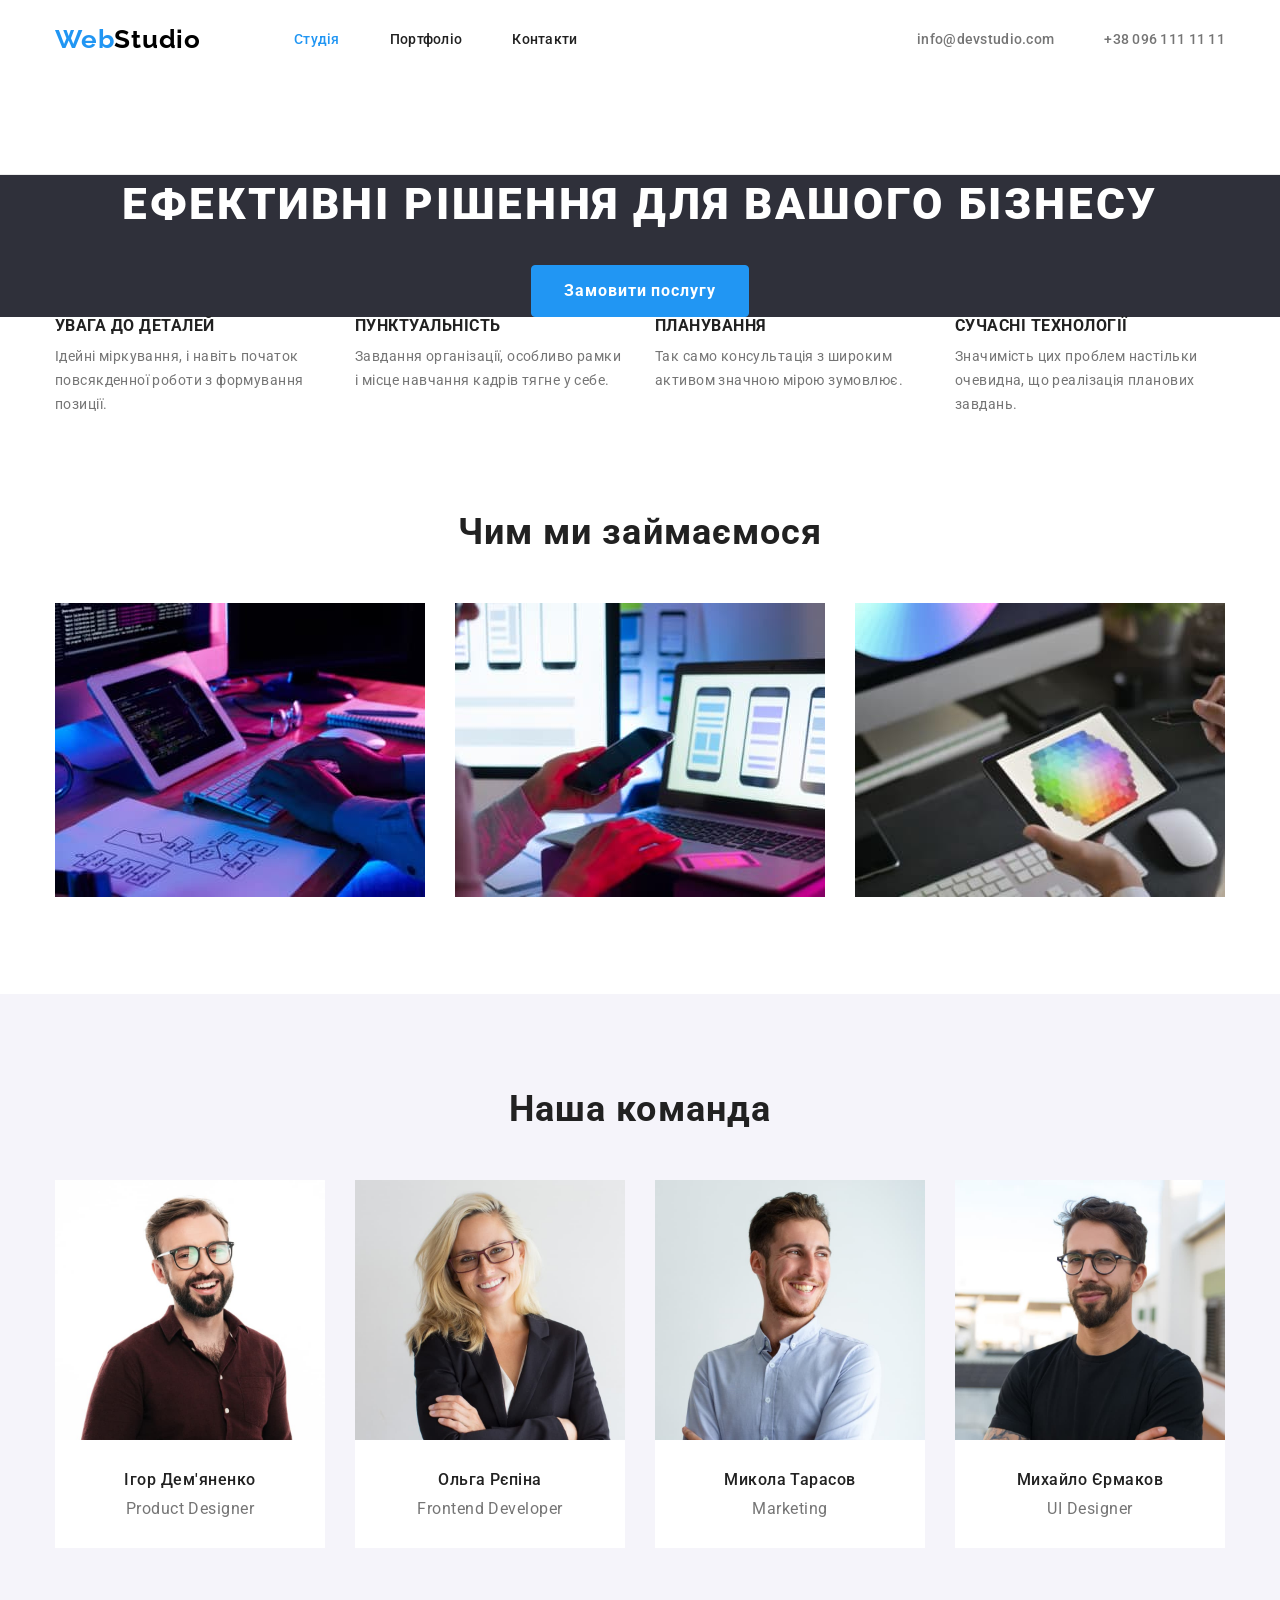
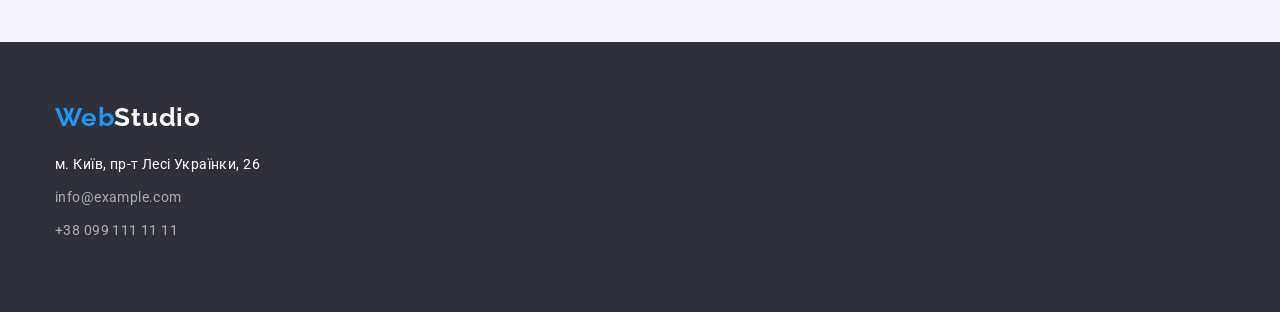
==== index.html @ c2973d29 "Creat index.html" ====
<!DOCTYPE html>
<html lang="uk">
   <head>
      <meta charset="UTF-8">
      <meta http-equiv="X-UA-Compatible" content="IE=edge">
      <meta name="viewport" content="width=device-width>, initial-scale=1.0">
      <title>Студія</title>
      <link rel="stylesheet" href="https://fonts.googleapis.com/css2?family=Raleway:wght@700&family=Roboto:wght@400;500;700;900&display=swap">
      <link rel="stylesheet" href="https://cdnjs.cloudflare.com/ajax/libs/modern-normalize/1.1.0/modern-normalize.min.css">
      <link rel="stylesheet" href="./css/style.css">
   </head>
   <body class="page-studio">
      
      <!-- Site header-->
      <header class="page-header">
         <div class="page-header container">
            <a href="./index.html" class="logo" lang="en"> <span class="logo first-part">Web</span>Studio</a>
            <nav class="site-nav">
               <ul class="site-nav-list">
                  <li class="site-nav-list item">
                     <a href="./index.html" class="site-nav-list link current">Студія</a>
                  </li>
                  <li class="site-nav-list item">
                     <a href="./portfolio.html" class="site-nav-list link">Портфоліо</a>
                  </li>
                  <li class="site-nav-list item">
                     <a href="" class="site-nav-list link">Контакти</a>
                  </li>
               </ul>
            </nav>
            <ul class="contact-list">
               <li class="contact-list item">
                  <a href="mailto:info@devstudio.com" class="contact-list link">info@devstudio.com</a>
               </li>
               <li class="contact-list item">
                  <a href="tel:+380961111111" class="contact-list link">+38 096 111 11 11</a>
               </li>
            </ul>
         </div>
      </header>
      <main>
         
         <!-- Hero section -->
         <section class="hero">
            <h1 class="hero-title">Ефективні рішення для вашого бізнесу</h1>
            <button type="button" class="btn-hero">
               Замовити послугу
            </button>
         </section>
         
         <!-- Features section -->
         <section class="features">
            <h2 class="features-title">Особливості</h2>
            <div class="features-list container">
               <ul class="features-list">
                  <li class="features-list item">
                     <h3 class="feature-list title">УВАГА ДО ДЕТАЛЕЙ</h3>
                     <p>Ідейні міркування, і навіть початок повсякденної роботи з формування позиції.</p>
                  </li>
                  <li class="features-list item">
                     <h3 class="feature-list title">ПУНКТУАЛЬНІСТЬ</h3>
                     <p>Завдання організації, особливо рамки і місце навчання кадрів тягне у себе.</p>
                  </li>
                  <li class="features-list item">
                     <h3 class="feature-list title">ПЛАНУВАННЯ</h3>
                     <p>Так само консультація з широким активом значною мірою зумовлює.</p>
                  </li>
                  <li class="features-list item">
                     <h3 class="feature-list title">СУЧАСНІ ТЕХНОЛОГІЇ</h3>
                     <p>Значимість цих проблем настільки очевидна, що реалізація планових завдань.</p>
                  </li>
               </ul>
            </div>
         </section>
         
         <!-- What we do section -->
         <section class="work">
            <h2 class="work-title">Чим ми займаємося</h2>
            <div class="work container">
               <ul class="work-list">
                  <li class="work-item">
                     <img src="./images/software_for_computers.jpg" alt="програмне забезпечення для комп’ютерів" width="370">
                  </li>
                  <li class="work-item">
                     <img src="./images/mobile_software.jpg" alt="програмне забезпечення для смартфонів" width="370">
                  </li>
                  <li class="work-item">
                     <img src="./images/tablet_software.jpg" alt="програмне забезпечення для планшетів" width="370">
                  </li>
               </ul>
            </div>
         </section>
         
         <!-- Our team section -->
         <section class="teams">
            <h2 class="team-title">Наша команда</h2>
            <div class="team container">
               <ul class="team-list">
                  <li class="team-list item">
                     <img class="team-list img" src="./images/product_designer.jpg" alt="Ігор Дем'яненко" width="270">
                     <h3 class="team-list-title">Ігор Дем'яненко</h3>
                     <p lang="en" class="team-list-text">Product Designer</p>
                  </li>
                  <li class="team-list item">
                     <img class="team-list img" src="./images/frontend_developer.jpg" alt="Ольга Рєпіна" width="270">
                     <h3 class="team-list-title">Ольга Рєпіна</h3>
                     <p lang="en" class="team-list-text">Frontend Developer</p>
                  </li>
                  <li class="team-list item">
                     <img class="team-list img" src="./images/marketing.jpg" alt="Микола Тарасов" width="270">
                     <h3 class="team-list-title">Микола Тарасов</h3>
                     <p lang="en" class="team-list-text">Marketing</p>
                  </li>
                  <li class="team-list item">
                     <img class="team-list img" src="./images/ui_designer.jpg" alt="Михайло Єрмаков" width="270">
                     <h3 class="team-list-title">Михайло Єрмаков</h3>
                     <p lang="en" class="team-list-text">UI Designer</p>
                  </li>
               </ul>
            </div>
         </section>
      </main>
      
      <!-- Contact section -->
      <footer class="page-footer">
         <div class="page-footer container">
            <a href="./index.html" class="page-footer logo"> <span class="logo first-part">Web</span>Studio</a>
            <address class="contact">
               <ul class="footer-contact-list">
                  <li class="footer-contact-list item">
                     <a href="https://goo.gl/maps/CPtrU1FHBa2aNyZL9" target="_blank" rel="noopener noreferrer nofollow"class="footer-contact-list-link location"> м. Київ, пр-т Лесі Українки, 26</a>
                  </li>
                  <li class="footer-contact-list item">
                     <a href="mailto:info@example.com" class="footer-contact-list-link">info@example.com</a>
                  </li>
                  <li class="footer-contact-list item">
                     <a href="tel:+380991111111" class="footer-contact-list-link">+38 099 111 11 11</a>
                  </li>
               </ul>
            </address>
         </div>
      </footer>
   </body>
</html>
---- css/style.css ----
/* основной цвет текст #757575
вторичный цвет текста  #212121
белый цвет #FFFFFF
цвет ел адреса и телефона в футере rgba (255, 255, 255, 0.6)
цвет акцента #2196F3
цвет кнопок, цвет секции Наша команда #F5F4FA
цвет футера #2F303A */

/* * {outline: 1px solid tomato} */

:root { 
   --primery-text-color: #757575;
   --secondary-text-color: #212121;
   --accent-color: #2196F3;
   --footer-text-color: rgba (255, 255, 255, 0.6);
   --white-color: #FFFFFF;
   --footer-backround-color: #2F303A;
}

body {
   background-color: var(--white-color);
   color: var(--primery-text-color);

   font-family: 'Roboto', sans-serif;
   font-size: 14px;
   }

   h1,
   h2,
   h3,
   h4,
   h5,
   h6,
   p,
   ul {
      margin: 0;
      padding: 0;
   }


   .page-studio h2 {
   color: var(--secondary-text-color);
   font-weight: 700;
   font-size: 36px;
   line-height: 1.17;
   text-align: center;
   letter-spacing: 0.03em;
   }

/* Logo */
a.logo {
   display: block;
   margin-left: 0px;
   color:#000000;

   font-family: 'Raleway', sans-serif;
   font-weight: 700;
   font-size: 26px;
   line-height: 1.2;
   letter-spacing: 0.03em;
   text-decoration: none;
}

.page-footer .logo {
   color: var(--white-color);
}

.logo .first-part { 
   color: var(--accent-color);
}

/* Site header */
.page-header {
   font-weight: 500;
   font-size: 14px;
   line-height: 1.14;
   letter-spacing: 0.02em;
}

.container {
   width: 1200px;
   margin-left: auto;
   margin-right: auto;
   padding-left: 15px;
   padding-right: 15px;
}

.page-header.container {
   display: flex;
   align-items: center;

}

.site-nav {
   margin-left: 93px;
}

.site-nav-list {
   display: flex;
   margin-top: 0px;
   margin-bottom: 0px;

   list-style: none;
}

.site-nav-list .item {
   margin-right: 50px;
}

.site-nav-list .item:last-child {
   margin-right: 0px;
}

.site-nav-list .link {
   display: inline-block;
   margin-top: 0px;
   margin-bottom: 0px;
   padding-top: 32px;
   padding-bottom: 32px;

   color: var(--secondary-text-color);
   text-decoration: none;
}

.site-nav-list .link.current {
   color: var(--accent-color);
}

.page-header .link:hover,
.page-header .link:focus {
color: var(--accent-color);
}

.contact-list {
   display: flex;
   margin-top: 0px;
   margin-bottom: 0px;
   margin-left: auto;
   list-style: none;
}

.contact-list.item {
   margin-right: 50px;
}

.contact-list .item:last-child {
   margin-right: 0px;
}

.contact-list.link {
   margin-top: 0px;
   margin-bottom: 0px;
   padding-top: 32px;
   padding-bottom: 32px;
   color: var(--primery-text-color);
   text-decoration: none;
}

.contact-list .link:last-child {
   margin-right: 0px;
}

/* Сторінка Студія */
/* Hero section */
.hero {
   text-align: center;

   background-color: var(--footer-backround-color);
}

.hero-title {
   margin-top: 0px;
   margin-bottom: 30px;
   
   color: var(--white-color);
   
   font-weight: 900;
   font-size: 44px;
   line-height: 1.36;
   letter-spacing: 0.06em;
   text-transform: uppercase;
}

.btn-hero {
   min-width: 215px;
   padding: 10px 32px;
   border-radius: 4px;
   border: 1px solid var(--accent-color);
   background-color: var(--accent-color);
   
   color: var(--white-color);

   font-weight: 700;
   font-size: 16px;
   line-height: 1.9;
   letter-spacing: 0.06em;

   cursor: pointer;
}

/* Features section */ 
.features-title {
   display: none;
}

.features-list.container {
   margin-bottom: 94px;
}

.features p {
   line-height: 1.7;
   letter-spacing: 0.03em;
}

.feature-list.title {
   margin-bottom: 10px;

   color: var(--secondary-text-color);
   font-weight: 700;
   font-size: 16px;
   line-height: 1.14;
   letter-spacing: 0.03em;
   text-transform: uppercase;
}

.features-list {
   list-style: none;
   display: flex;
}

.features-list.item {
   display: block;
   margin-right: 30px;
   width: 270px;
}

.features-list.item:nth-child(4n) {
   margin-right: 0;
}

/*  What we do section  */
.work-title {
   margin-bottom: 50px;
}

.work.container {
   margin-bottom: 94px;
}

.work-list {
   display: flex;
   justify-content: center;
   margin: 0;
   padding: 0;
   list-style: none;
}

.work-item {
   display: block;
   margin-right: 30px;
}

.work-item:nth-child(3n) {
   margin-right: 0px;
}

/* Our team section  */
   .teams {
      padding-top: 94px;
      padding-bottom: 94px;
      background-color: #F5F4FA;
}

   .team-title {
      margin-bottom: 50px;
}

   .team-list {
      display: flex;
      justify-content: center;
      margin: 0;
      padding: 0;
      list-style: none;
}

   .team-list.item {
      display: block;
      margin-right: 30px;

      text-align: center;
      background-color: var(--white-color);   
}

   .team-list.item:last-child {
      margin-right: 0px;
}

.team-list.img {
   margin-bottom: 30px;
}

.team-list-title {
      margin-bottom: 10px;
      
      color: var(--secondary-text-color);

      font-weight: 500;
      font-size: 16px;
      line-height: 1.19;
      letter-spacing: 0.03em;
}

   .team-list-text {
      margin-bottom: 30px;
      color: var(--primery-text-color);

      font-size: 16px;
      line-height: 1.19;
      letter-spacing: 0.03em;
}

/* Contact section */
.page-footer {
   background-color: var(--footer-backround-color);
}
.page-footer.container {
padding-top: 60px;
padding-bottom: 60px;
}

a.page-footer.logo {
   display: block;
   margin-bottom: 20px;
}

.footer-contact-list {
   list-style: none;
}

.footer-contact-list.item {
margin-bottom: 9px;
}

.footer-contact-list-link {
   color: rgba(255, 255, 255, 0.6);
   text-decoration: none;
   font-style: normal;
   font-size: 14px;
   line-height: 1.7;
   letter-spacing: 0.03em;
}

.location {
   color: var(--white-color);
}

/* Сторінка Портфоліо */
/* Filter */
.page-header {
   border-bottom: 1px solid #ECECEC;
   border
} 

.page-header.container {
   margin-bottom: 94px;
   border: none;
}

.portfolio-header {
   display: none;
}

.filter-list {
   display: flex;
   justify-content: center;

   margin-bottom: 50px;

   list-style: none;
}

.filter-item {
   display: block;

   margin-right: 8px;
}

.filter-item:last-child {
   margin-right: 0px;
}

   .button {
   border-radius: 4px;
   padding: 6px 32px;
   border: 1px solid transparent;

   color: var(--secondary-text-color);
   font-weight: 500;
   font-size: 16px;
   line-height: 1.62;
   letter-spacing: 0.03em;

   background-color:#F5F4FA;

   cursor: pointer;
}

.filter:hover,
.filter:focus {
   color: var(--white-color);
   background-color: var(--accent-color);
}

/* Portfolio */
.portfolio-list {
   display: flex;
   flex-wrap: wrap;
   margin-bottom: 34px; 
}

.portfolio-list-item {
   display: block;
   margin-right: 30px;
   margin-bottom: 30px;

   background-color: var(--white-color);

   list-style: none;
}

.portfolio-list-item:nth-child(3n) {
   margin-right: 0px;
}

.portfolio-list-item:nth-last-child(-n+3) {
   margin-bottom: 0px;
}

.portfolio-list-title {
   color: var(--secondary-text-color);

   font-weight: 700;
   font-size: 18px;
   line-height: 2.0;
   letter-spacing: 0.06em;
}
.portfolio-list-link {
   color: var(--primery-text-color);

   font-size: 16px;
   line-height: 1.88;
   letter-spacing: 0.03em;

   text-decoration: none;
}

.portfolio-list-img {
   display: block;
  /*  margin-bottom: 20px; */
}

.portfolio-list-title {
   margin: 0px 24px 4px;
}

.portfolio-list-text {
   margin: 0px 24px 20px;
}
.card {
   padding-top: 20px;
   border: 1px solid #EEEEEE;
}
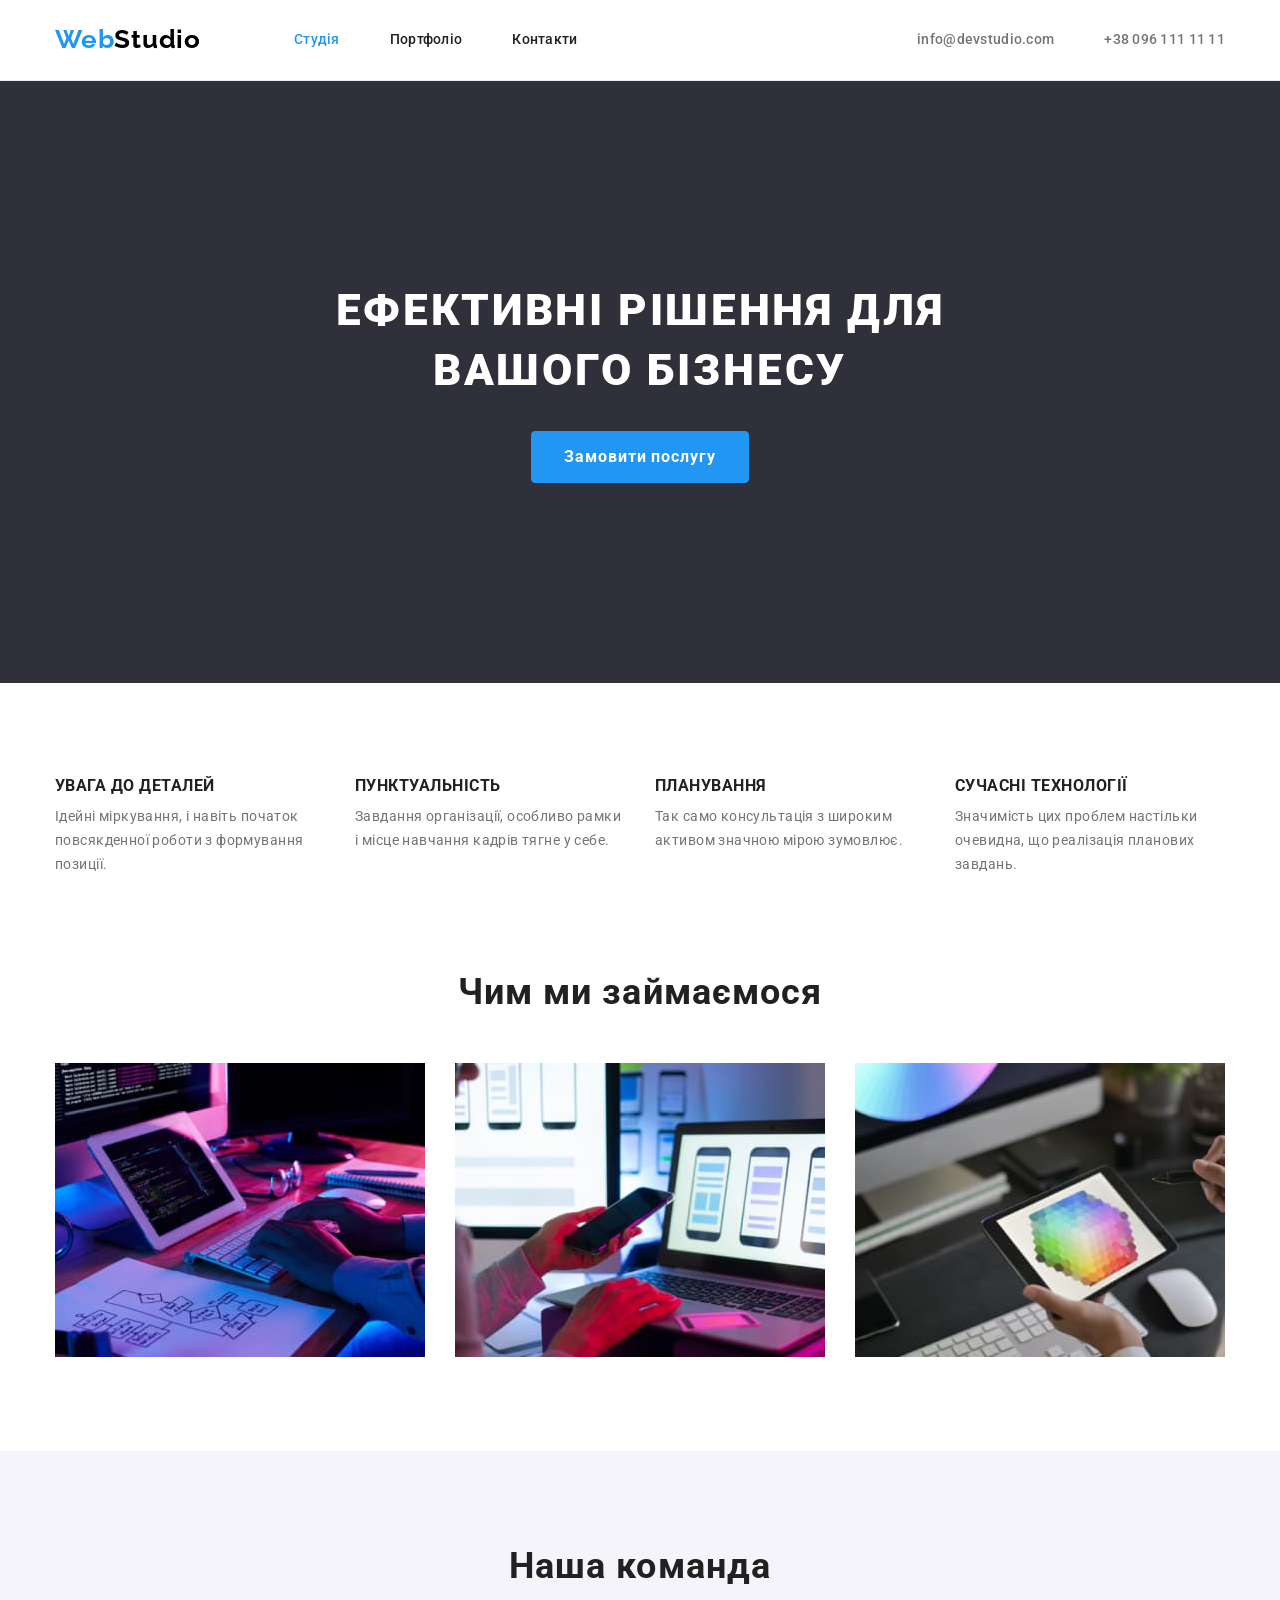
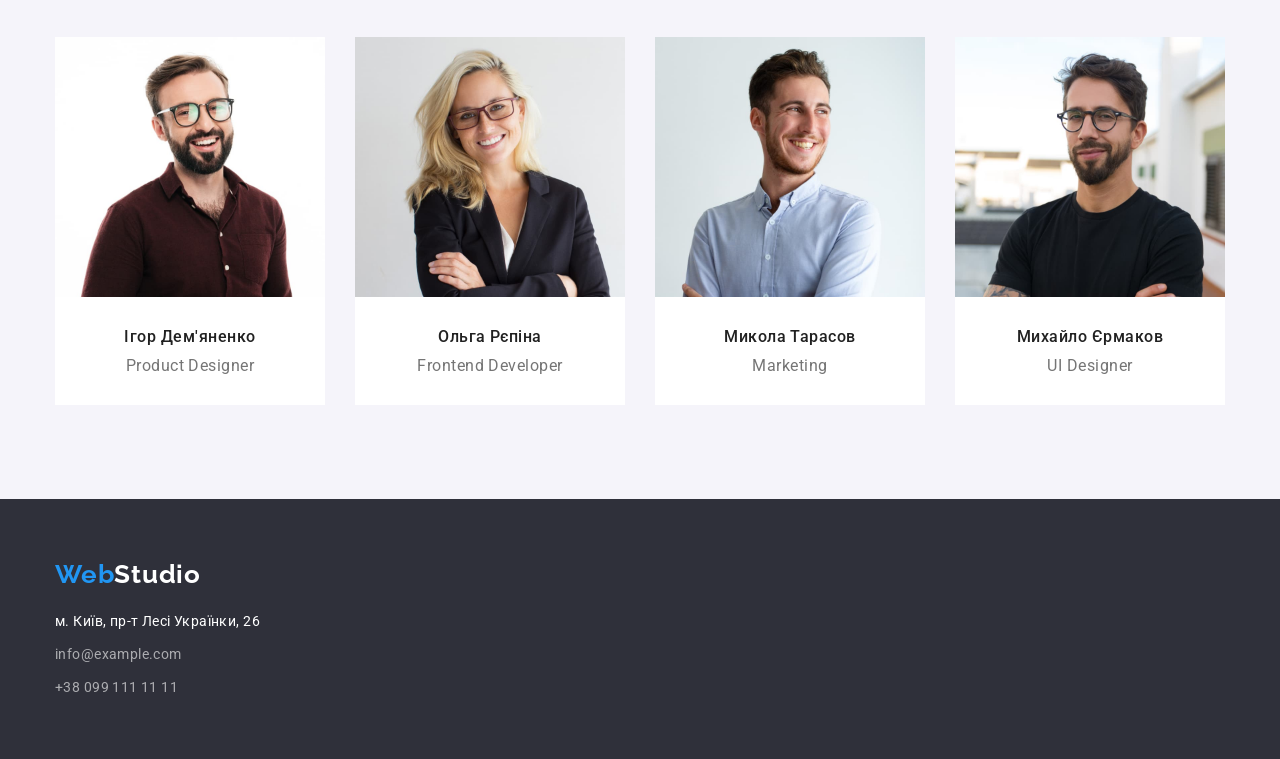
==== commit 8db85ff9: "correction" ====
--- a/index.html
+++ b/index.html
@@ -42,16 +42,18 @@
          
          <!-- Hero section -->
          <section class="hero">
-            <h1 class="hero-title">Ефективні рішення для вашого бізнесу</h1>
-            <button type="button" class="btn-hero">
-               Замовити послугу
-            </button>
+            <div class="hero container">
+               <h1 class="hero-title">Ефективні рішення для вашого бізнесу</h1>
+               <button type="button" class="btn-hero">
+                  Замовити послугу
+               </button>
+            </div>
          </section>
          
          <!-- Features section -->
          <section class="features">
-            <h2 class="features-title">Особливості</h2>
             <div class="features-list container">
+               <h2 class="features-title">Особливості</h2>
                <ul class="features-list">
                   <li class="features-list item">
                      <h3 class="feature-list title">УВАГА ДО ДЕТАЛЕЙ</h3>
@@ -75,46 +77,54 @@
          
          <!-- What we do section -->
          <section class="work">
-            <h2 class="work-title">Чим ми займаємося</h2>
             <div class="work container">
+               <h2 class="work-title">Чим ми займаємося</h2>
                <ul class="work-list">
                   <li class="work-item">
-                     <img src="./images/software_for_computers.jpg" alt="програмне забезпечення для комп’ютерів" width="370">
+                     <img class="work-img" src="./images/software_for_computers.jpg" alt="програмне забезпечення для комп’ютерів" width="370">
                   </li>
                   <li class="work-item">
-                     <img src="./images/mobile_software.jpg" alt="програмне забезпечення для смартфонів" width="370">
+                     <img class="work-img" src="./images/mobile_software.jpg" alt="програмне забезпечення для смартфонів" width="370">
                   </li>
                   <li class="work-item">
-                     <img src="./images/tablet_software.jpg" alt="програмне забезпечення для планшетів" width="370">
+                     <img class="work-img" src="./images/tablet_software.jpg" alt="програмне забезпечення для планшетів" width="370">
                   </li>
                </ul>
             </div>
          </section>
          
          <!-- Our team section -->
-         <section class="teams">
-            <h2 class="team-title">Наша команда</h2>
+         <section class="team">
             <div class="team container">
+               <h2 class="team-title">Наша команда</h2>
                <ul class="team-list">
                   <li class="team-list item">
                      <img class="team-list img" src="./images/product_designer.jpg" alt="Ігор Дем'яненко" width="270">
-                     <h3 class="team-list-title">Ігор Дем'яненко</h3>
-                     <p lang="en" class="team-list-text">Product Designer</p>
+                     <div class="team members">
+                        <h3 class="team-list-title">Ігор Дем'яненко</h3>
+                        <p lang="en" class="team-list-text">Product Designer</p>
+                     </div>
                   </li>
                   <li class="team-list item">
                      <img class="team-list img" src="./images/frontend_developer.jpg" alt="Ольга Рєпіна" width="270">
-                     <h3 class="team-list-title">Ольга Рєпіна</h3>
-                     <p lang="en" class="team-list-text">Frontend Developer</p>
+                     <div class="team members">
+                        <h3 class="team-list-title">Ольга Рєпіна</h3>
+                        <p lang="en" class="team-list-text">Frontend Developer</p>
+                     </div>
                   </li>
                   <li class="team-list item">
                      <img class="team-list img" src="./images/marketing.jpg" alt="Микола Тарасов" width="270">
-                     <h3 class="team-list-title">Микола Тарасов</h3>
-                     <p lang="en" class="team-list-text">Marketing</p>
+                     <div class="team members">
+                        <h3 class="team-list-title">Микола Тарасов</h3>
+                        <p lang="en" class="team-list-text">Marketing</p>
+                     </div>
                   </li>
                   <li class="team-list item">
                      <img class="team-list img" src="./images/ui_designer.jpg" alt="Михайло Єрмаков" width="270">
+                     <div class="team members">
                      <h3 class="team-list-title">Михайло Єрмаков</h3>
                      <p lang="en" class="team-list-text">UI Designer</p>
+                     </div>
                   </li>
                </ul>
             </div>
--- a/css/style.css
+++ b/css/style.css
@@ -168,10 +168,18 @@
    background-color: var(--footer-backround-color);
 }
 
+.hero.container {
+      padding-top: 200px;
+      padding-bottom: 200px;
+}
+
 .hero-title {
    margin-top: 0px;
    margin-bottom: 30px;
-   
+   margin-left: auto;
+   margin-right: auto;
+   max-width: 700px;
+
    color: var(--white-color);
    
    font-weight: 900;
@@ -199,12 +207,21 @@
 }
 
 /* Features section */ 
+.features {
+   padding-top: 94px;
+}
 .features-title {
-   display: none;
-}
-
-.features-list.container {
-   margin-bottom: 94px;
+   position: absolute;
+   width: 1px;
+   height: 1px;
+   margin: -1px;
+   border: 0;
+   padding: 0;
+
+   white-space: nowrap;
+   clip-path: inset(100%);
+   clip: rect(0 0 0 0);
+   overflow: hidden;
 }
 
 .features p {
@@ -239,12 +256,13 @@
 }
 
 /*  What we do section  */
+.work.container {
+   padding-top: 94px;
+   padding-bottom: 94px;
+}
+
 .work-title {
    margin-bottom: 50px;
-}
-
-.work.container {
-   margin-bottom: 94px;
 }
 
 .work-list {
@@ -264,11 +282,18 @@
    margin-right: 0px;
 }
 
+.work-img {
+   display: block;
+}
+
 /* Our team section  */
-   .teams {
-      padding-top: 94px;
-      padding-bottom: 94px;
-      background-color: #F5F4FA;
+   .team {
+            background-color: #F5F4FA;
+}
+
+.team.container {
+   padding-top: 94px;
+   padding-bottom: 94px;
 }
 
    .team-title {
@@ -288,15 +313,21 @@
       margin-right: 30px;
 
       text-align: center;
-      background-color: var(--white-color);   
+}
+
+.team-list.img {
+   display: block;
 }
 
    .team-list.item:last-child {
       margin-right: 0px;
 }
 
-.team-list.img {
-   margin-bottom: 30px;
+.team.members {
+   padding-top: 30px;
+   padding-bottom: 30px;
+   
+   background-color: var(--white-color);
 }
 
 .team-list-title {
@@ -311,7 +342,6 @@
 }
 
    .team-list-text {
-      margin-bottom: 30px;
       color: var(--primery-text-color);
 
       font-size: 16px;
@@ -323,9 +353,10 @@
 .page-footer {
    background-color: var(--footer-backround-color);
 }
+
 .page-footer.container {
-padding-top: 60px;
-padding-bottom: 60px;
+   padding-top: 60px;
+   padding-bottom: 60px;
 }
 
 a.page-footer.logo {
@@ -339,6 +370,10 @@
 
 .footer-contact-list.item {
 margin-bottom: 9px;
+}
+
+.footer-contact-list.item:last-child {
+   margin-bottom: 0;
 }
 
 .footer-contact-list-link {
@@ -354,15 +389,16 @@
    color: var(--white-color);
 }
 
+
 /* Сторінка Портфоліо */
 /* Filter */
+
 .page-header {
    border-bottom: 1px solid #ECECEC;
    border
 } 
 
 .page-header.container {
-   margin-bottom: 94px;
    border: none;
 }
 
@@ -412,6 +448,10 @@
 }
 
 /* Portfolio */
+.portfolio-main.container {
+   padding-top: 94px;
+}
+
 .portfolio-list {
    display: flex;
    flex-wrap: wrap;
@@ -460,13 +500,13 @@
 }
 
 .portfolio-list-title {
-   margin: 0px 24px 4px;
-}
-
-.portfolio-list-text {
-   margin: 0px 24px 20px;
-}
+   margin-bottom: 4px;
+}
+
 .card {
-   padding-top: 20px;
-   border: 1px solid #EEEEEE;
+   padding: 20px 20px;
+
+   border-right: 1px solid #EEEEEE;
+   border-bottom: 1px solid #EEEEEE;
+   border-left: 1px solid #EEEEEE;
 }
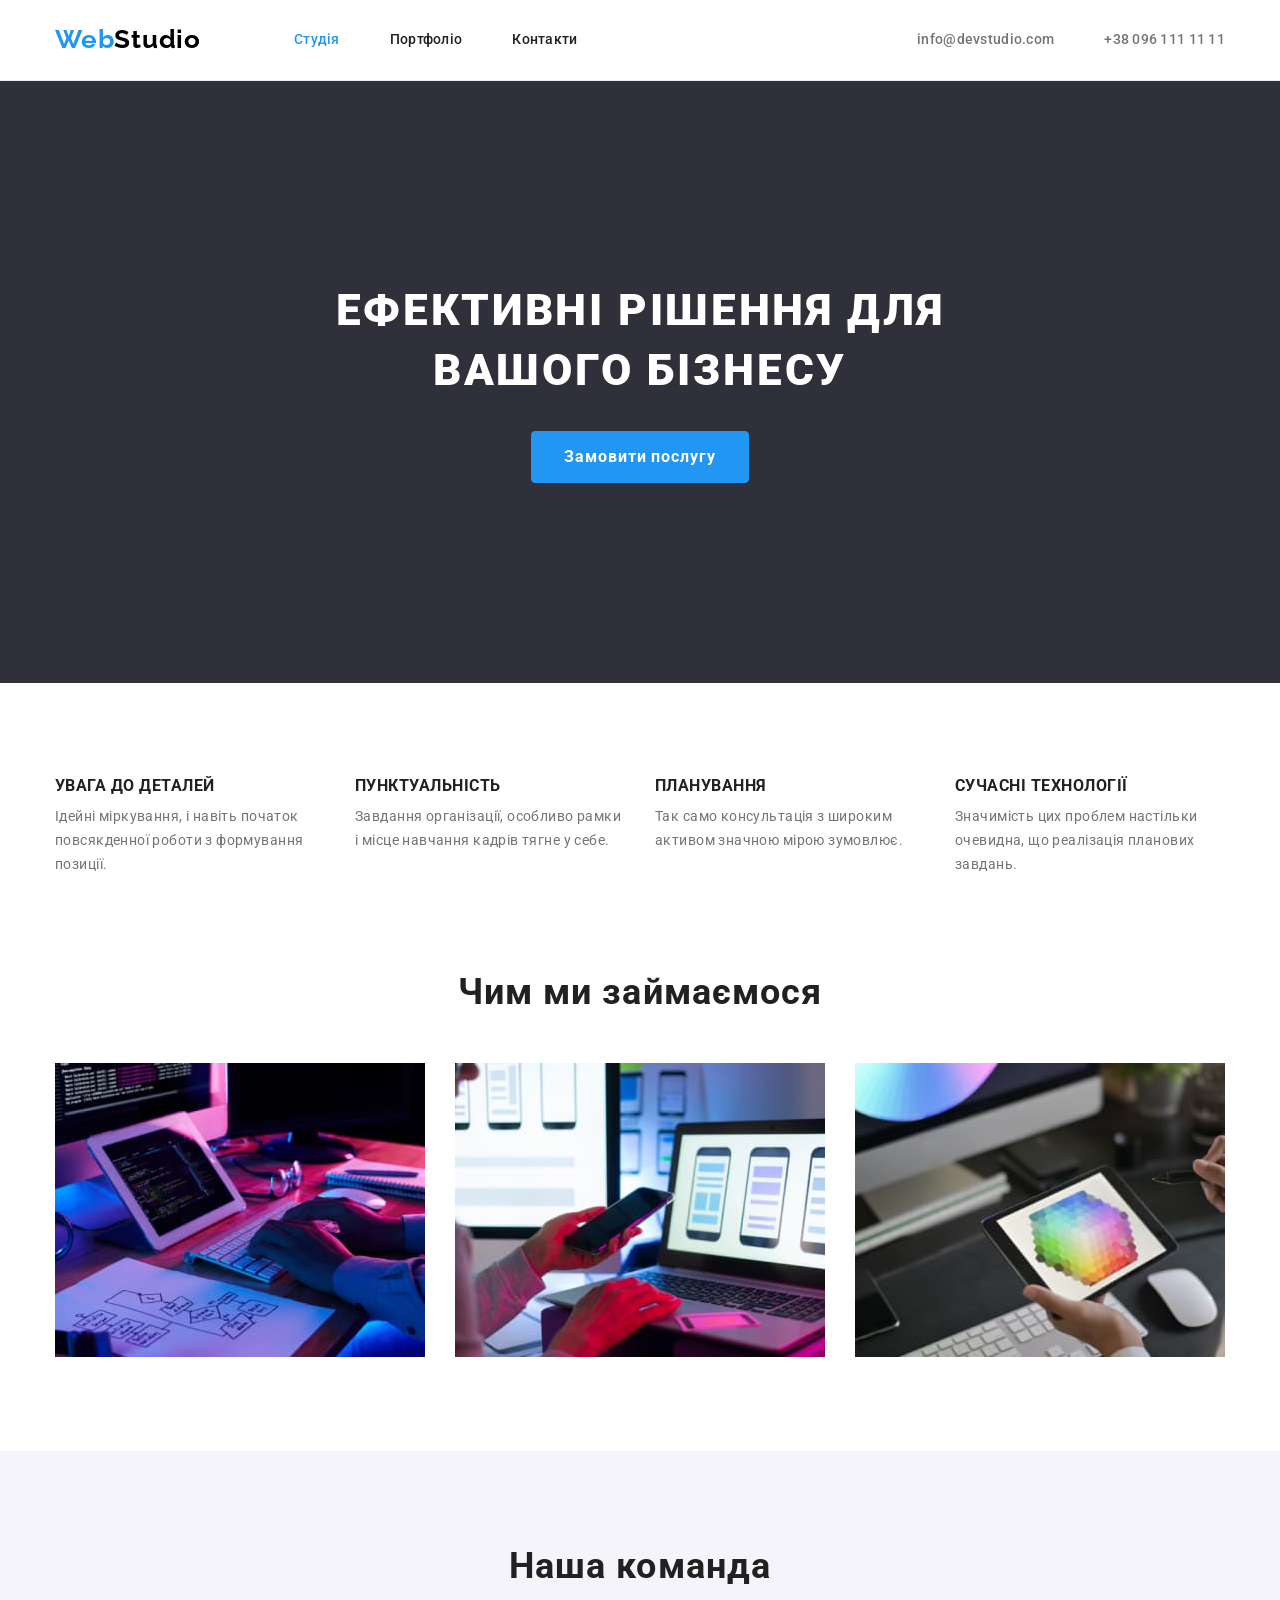
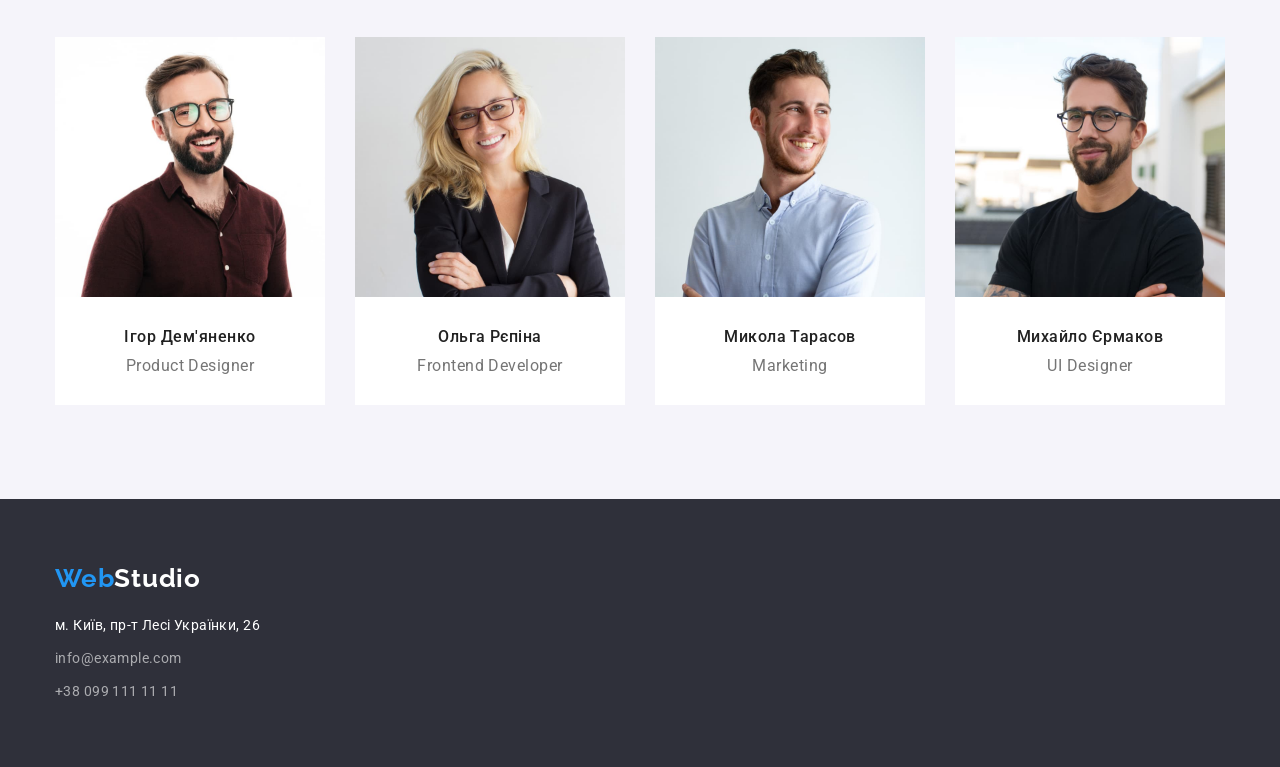
==== commit 1d05d93a: "error correction" ====
--- a/index.html
+++ b/index.html
@@ -39,8 +39,7 @@
          </div>
       </header>
       <main>
-         
-         <!-- Hero section -->
+                  <!-- Hero section -->
          <section class="hero">
             <div class="hero container">
                <h1 class="hero-title">Ефективні рішення для вашого бізнесу</h1>
--- a/css/style.css
+++ b/css/style.css
@@ -163,14 +163,16 @@
 /* Сторінка Студія */
 /* Hero section */
 .hero {
+   padding-top: 200px;
+   padding-bottom: 200px;
+   
    text-align: center;
 
    background-color: var(--footer-backround-color);
 }
-
 .hero.container {
-      padding-top: 200px;
-      padding-bottom: 200px;
+   padding-top: 0;
+   padding-bottom: 0;
 }
 
 .hero-title {
@@ -256,9 +258,15 @@
 }
 
 /*  What we do section  */
-.work.container {
+
+.work {
    padding-top: 94px;
    padding-bottom: 94px;
+}
+
+.work.container {
+   padding-top: 0;
+   padding-bottom: 0;
 }
 
 .work-title {
@@ -288,12 +296,15 @@
 
 /* Our team section  */
    .team {
-            background-color: #F5F4FA;
-}
-
-.team.container {
    padding-top: 94px;
    padding-bottom: 94px;
+   
+   background-color: #F5F4FA;
+}
+
+.team.container {
+   padding-top: 0px;
+   padding-bottom: 0px;
 }
 
    .team-title {
@@ -351,17 +362,23 @@
 
 /* Contact section */
 .page-footer {
+   padding-top: 64px;
+   padding-bottom: 64px;
+   
    background-color: var(--footer-backround-color);
 }
 
 .page-footer.container {
-   padding-top: 60px;
-   padding-bottom: 60px;
+   padding-top: 0px;
+   padding-bottom: 0px;
 }
 
 a.page-footer.logo {
    display: block;
    margin-bottom: 20px;
+
+   padding-top: 0px;
+   padding-bottom: 0px;
 }
 
 .footer-contact-list {
@@ -395,7 +412,6 @@
 
 .page-header {
    border-bottom: 1px solid #ECECEC;
-   border
 } 
 
 .page-header.container {
@@ -404,6 +420,16 @@
 
 .portfolio-header {
    display: none;
+}
+
+.portfolio {
+   padding-top: 94px;
+   padding-bottom: 94px;
+}
+
+.portfolio.container {
+   padding-top: 0px;
+   padding-bottom: 0px;
 }
 
 .filter-list {
@@ -455,7 +481,6 @@
 .portfolio-list {
    display: flex;
    flex-wrap: wrap;
-   margin-bottom: 34px; 
 }
 
 .portfolio-list-item {
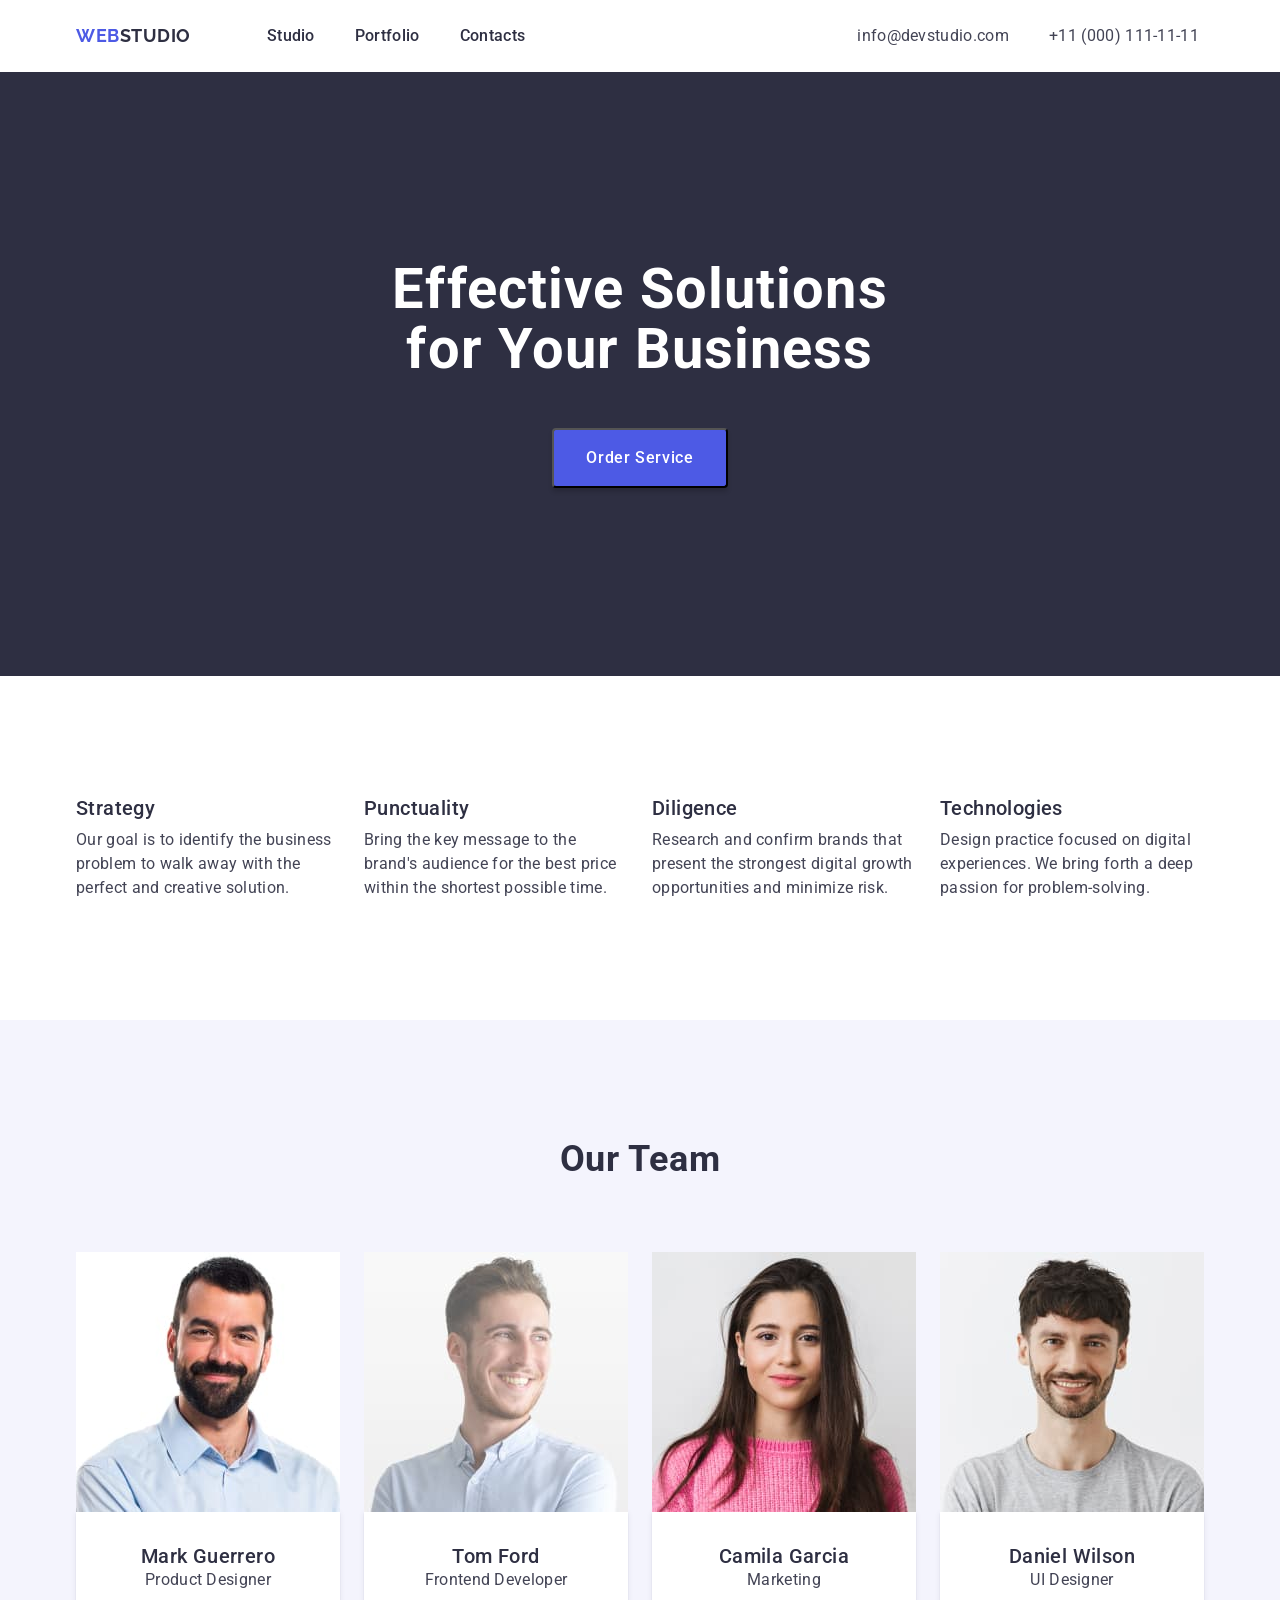
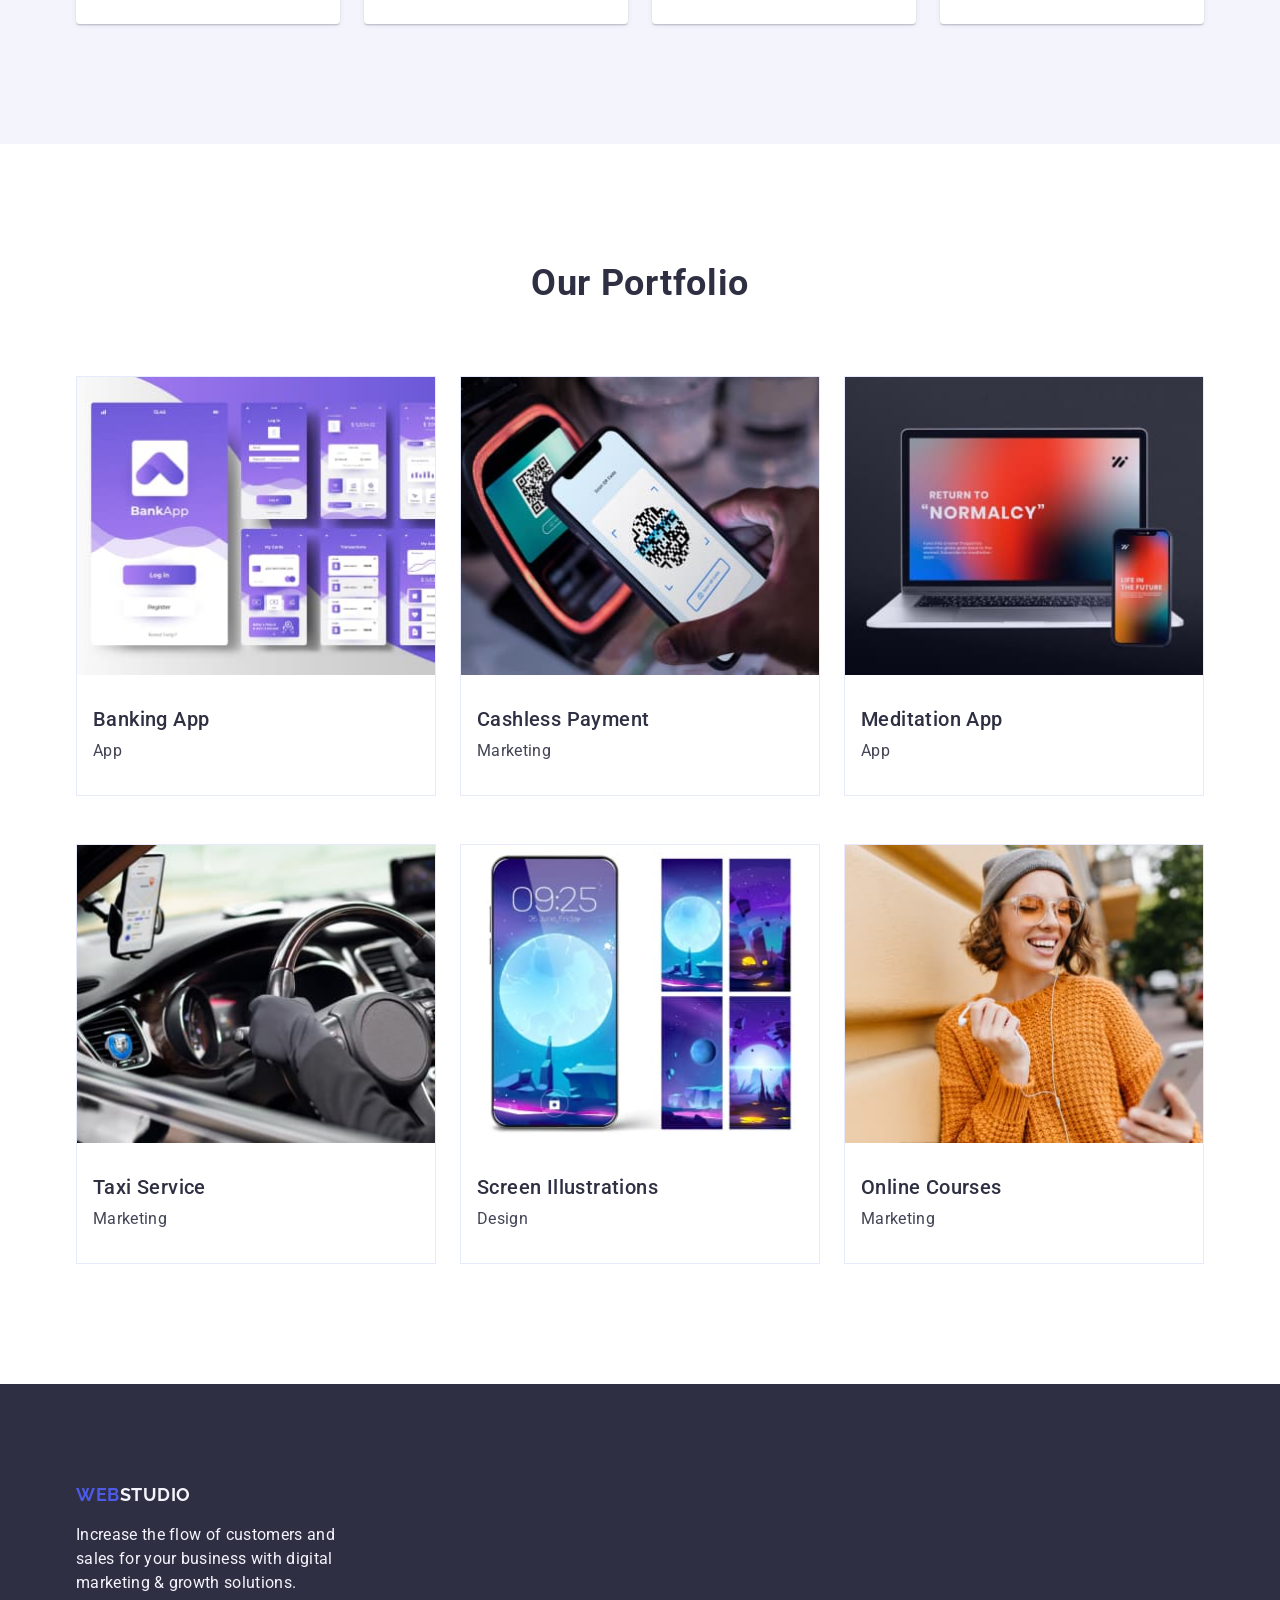
==== commit 75f1439c: "create" ====
--- a/index.html
+++ b/index.html
@@ -1,153 +1,213 @@
 <!DOCTYPE html>
-<html lang="uk">
-   <head>
-      <meta charset="UTF-8">
-      <meta http-equiv="X-UA-Compatible" content="IE=edge">
-      <meta name="viewport" content="width=device-width>, initial-scale=1.0">
-      <title>Студія</title>
-      <link rel="stylesheet" href="https://fonts.googleapis.com/css2?family=Raleway:wght@700&family=Roboto:wght@400;500;700;900&display=swap">
-      <link rel="stylesheet" href="https://cdnjs.cloudflare.com/ajax/libs/modern-normalize/1.1.0/modern-normalize.min.css">
-      <link rel="stylesheet" href="./css/style.css">
-   </head>
-   <body class="page-studio">
-      
-      <!-- Site header-->
-      <header class="page-header">
-         <div class="page-header container">
-            <a href="./index.html" class="logo" lang="en"> <span class="logo first-part">Web</span>Studio</a>
-            <nav class="site-nav">
-               <ul class="site-nav-list">
-                  <li class="site-nav-list item">
-                     <a href="./index.html" class="site-nav-list link current">Студія</a>
-                  </li>
-                  <li class="site-nav-list item">
-                     <a href="./portfolio.html" class="site-nav-list link">Портфоліо</a>
-                  </li>
-                  <li class="site-nav-list item">
-                     <a href="" class="site-nav-list link">Контакти</a>
-                  </li>
-               </ul>
-            </nav>
-            <ul class="contact-list">
-               <li class="contact-list item">
-                  <a href="mailto:info@devstudio.com" class="contact-list link">info@devstudio.com</a>
-               </li>
-               <li class="contact-list item">
-                  <a href="tel:+380961111111" class="contact-list link">+38 096 111 11 11</a>
-               </li>
-            </ul>
-         </div>
-      </header>
-      <main>
-                  <!-- Hero section -->
-         <section class="hero">
-            <div class="hero container">
-               <h1 class="hero-title">Ефективні рішення для вашого бізнесу</h1>
-               <button type="button" class="btn-hero">
-                  Замовити послугу
-               </button>
-            </div>
-         </section>
-         
-         <!-- Features section -->
-         <section class="features">
-            <div class="features-list container">
-               <h2 class="features-title">Особливості</h2>
-               <ul class="features-list">
-                  <li class="features-list item">
-                     <h3 class="feature-list title">УВАГА ДО ДЕТАЛЕЙ</h3>
-                     <p>Ідейні міркування, і навіть початок повсякденної роботи з формування позиції.</p>
-                  </li>
-                  <li class="features-list item">
-                     <h3 class="feature-list title">ПУНКТУАЛЬНІСТЬ</h3>
-                     <p>Завдання організації, особливо рамки і місце навчання кадрів тягне у себе.</p>
-                  </li>
-                  <li class="features-list item">
-                     <h3 class="feature-list title">ПЛАНУВАННЯ</h3>
-                     <p>Так само консультація з широким активом значною мірою зумовлює.</p>
-                  </li>
-                  <li class="features-list item">
-                     <h3 class="feature-list title">СУЧАСНІ ТЕХНОЛОГІЇ</h3>
-                     <p>Значимість цих проблем настільки очевидна, що реалізація планових завдань.</p>
-                  </li>
-               </ul>
-            </div>
-         </section>
-         
-         <!-- What we do section -->
-         <section class="work">
-            <div class="work container">
-               <h2 class="work-title">Чим ми займаємося</h2>
-               <ul class="work-list">
-                  <li class="work-item">
-                     <img class="work-img" src="./images/software_for_computers.jpg" alt="програмне забезпечення для комп’ютерів" width="370">
-                  </li>
-                  <li class="work-item">
-                     <img class="work-img" src="./images/mobile_software.jpg" alt="програмне забезпечення для смартфонів" width="370">
-                  </li>
-                  <li class="work-item">
-                     <img class="work-img" src="./images/tablet_software.jpg" alt="програмне забезпечення для планшетів" width="370">
-                  </li>
-               </ul>
-            </div>
-         </section>
-         
-         <!-- Our team section -->
-         <section class="team">
-            <div class="team container">
-               <h2 class="team-title">Наша команда</h2>
-               <ul class="team-list">
-                  <li class="team-list item">
-                     <img class="team-list img" src="./images/product_designer.jpg" alt="Ігор Дем'яненко" width="270">
-                     <div class="team members">
-                        <h3 class="team-list-title">Ігор Дем'яненко</h3>
-                        <p lang="en" class="team-list-text">Product Designer</p>
-                     </div>
-                  </li>
-                  <li class="team-list item">
-                     <img class="team-list img" src="./images/frontend_developer.jpg" alt="Ольга Рєпіна" width="270">
-                     <div class="team members">
-                        <h3 class="team-list-title">Ольга Рєпіна</h3>
-                        <p lang="en" class="team-list-text">Frontend Developer</p>
-                     </div>
-                  </li>
-                  <li class="team-list item">
-                     <img class="team-list img" src="./images/marketing.jpg" alt="Микола Тарасов" width="270">
-                     <div class="team members">
-                        <h3 class="team-list-title">Микола Тарасов</h3>
-                        <p lang="en" class="team-list-text">Marketing</p>
-                     </div>
-                  </li>
-                  <li class="team-list item">
-                     <img class="team-list img" src="./images/ui_designer.jpg" alt="Михайло Єрмаков" width="270">
-                     <div class="team members">
-                     <h3 class="team-list-title">Михайло Єрмаков</h3>
-                     <p lang="en" class="team-list-text">UI Designer</p>
-                     </div>
-                  </li>
-               </ul>
-            </div>
-         </section>
-      </main>
-      
-      <!-- Contact section -->
-      <footer class="page-footer">
-         <div class="page-footer container">
-            <a href="./index.html" class="page-footer logo"> <span class="logo first-part">Web</span>Studio</a>
-            <address class="contact">
-               <ul class="footer-contact-list">
-                  <li class="footer-contact-list item">
-                     <a href="https://goo.gl/maps/CPtrU1FHBa2aNyZL9" target="_blank" rel="noopener noreferrer nofollow"class="footer-contact-list-link location"> м. Київ, пр-т Лесі Українки, 26</a>
-                  </li>
-                  <li class="footer-contact-list item">
-                     <a href="mailto:info@example.com" class="footer-contact-list-link">info@example.com</a>
-                  </li>
-                  <li class="footer-contact-list item">
-                     <a href="tel:+380991111111" class="footer-contact-list-link">+38 099 111 11 11</a>
-                  </li>
-               </ul>
-            </address>
-         </div>
-      </footer>
-   </body>
-</html>+<html lang="en">
+  <head>
+    <meta charset="UTF-8">
+    <meta name="viewport" content="width=device-width, initial-scale=1.0">
+    <link rel="preconnect" href="https://fonts.googleapis.com">
+    <link rel="preconnect" href="https://fonts.gstatic.com" crossorigin>
+    <link href="https://fonts.googleapis.com/css2?family=Raleway:wght@700&family=Roboto:wght@400;500;700&display=swap" rel="stylesheet">
+    <link
+      rel="stylesheet"
+      href="https://cdnjs.cloudflare.com/ajax/libs/modern-normalize/2.0.0/modern-normalize.min.css">
+    <link rel="stylesheet" href="./css/styles.css">
+    <title>Document</title>
+  </head>
+
+  <body>
+
+    <!-- Header section -->
+    <header class="header">
+      <div class="container">
+      <nav class="header__menu">
+        <a class="logo" href="./index.html"
+          >Web<span class="logo__header">Studio</span></a>
+        <ul class="header__list">
+          <li class="header__item">
+            <a class="header__link header__link--effect" href="./index.html"
+              >Studio</a
+            >
+          </li>
+          <li class="header__item">
+            <a class="header__link header__link--effect" href="">Portfolio</a>
+          </li>
+          <li class="header__item">
+            <a class="header__link header__link--effect" href="">Contacts</a>
+          </li>
+        </ul>
+      </nav>
+      <address class="header__address">
+        <ul class="address__list">
+          <li class="address__item">
+            <a class="address__link address__link--effect" href="mailto:info@devstudio.com"
+              >info@devstudio.com
+            </a>
+          </li>
+          <li class="address__item">
+            <a class="address__link address__link--effect" href="tel:+110001111111"
+              >+11 (000) 111-11-11
+            </a>
+          </li>
+        </ul>
+      </address>
+    </div>
+    </header>
+
+
+    <!-- Unique content -->
+    <main class="main">
+
+
+      <!-- Hero section -->
+      <section class="hero">
+        <div class="container">
+        <h1 class="hero__title">Effective Solutions for Your Business</h1>
+        <button class="hero__button hero__button--effect" type="button">
+          <span class="button__text">Order Service</span>
+        </button>
+      </div>
+      </section>
+
+
+      <!-- Our Benefits section -->
+      <section class="benefits section">
+        <div class="container">
+        <h2 class="title visually-hidden">Our benefits</h2>
+        <ul class="benefits__list">
+          <li class="benefits__item">
+            <h3 class="benefits__subtitle">Strategy</h3>
+            <p class="benefits__text">
+              Our goal is to identify the business problem to walk away with the
+              perfect and creative solution.
+            </p>
+          </li>
+          <li class="benefits__item">
+            <h3 class="benefits__subtitle">Punctuality</h3>
+            <p class="benefits__text">
+              Bring the key message to the brand's audience for the best price
+              within the shortest possible time.
+            </p>
+          </li>
+          <li class="benefits__item">
+            <h3 class="benefits__subtitle">Diligence</h3>
+            <p class="benefits__text">
+              Research and confirm brands that present the strongest digital
+              growth opportunities and minimize risk.
+            </p>
+          </li>
+          <li class="benefits__item">
+            <h3 class="benefits__subtitle">Technologies</h3>
+            <p class="benefits__text">
+              Design practice focused on digital experiences. We bring forth a
+              deep passion for problem-solving.
+            </p>
+          </li>
+        </ul>
+      </div>
+      </section>
+
+
+      <!-- Our Team section -->
+      <section class="team section">
+        <div class="container">
+        <h2 class="title">Our Team</h2>
+        <ul class="team__list">
+          <li class="team__item">
+            <img class="team__img" src="./images/Product_Designer.jpg" alt="Product Designer" width="264">
+            <div class="card__content">
+              <h3 class="team__subtitle">Mark Guerrero</h3>
+              <p class="team__text">Product Designer</p>
+            </div>
+          </li>
+          <li class="team__item">
+            <img class="team__img" src="./images/Frontend_Developer.jpg" alt="Frontend Developer" width="264">
+            <div class="card__content">
+              <h3 class="team__subtitle">Tom Ford</h3>
+              <p class="team__text">Frontend Developer</p>
+            </div>
+          </li>
+          <li class="team__item">
+            <img class="team__img" src="./images/Marketing.jpg" width="264" alt="Marketing">
+            <div class="card__content">
+              <h3 class="team__subtitle">Camila Garcia</h3>
+              <p class="team__text">Marketing</p>
+            </div>
+          </li>
+          <li class="team__item">
+            <img class="team__img" src="./images/UI_Designer.jpg" alt="UI Designer" width="264">
+            <div class="card__content">
+              <h3 class="team__subtitle">Daniel Wilson</h3>
+              <p class="team__text">UI Designer</p>
+            </div>
+          </li>
+        </ul>
+      </div>
+      </section>
+
+
+      <!-- Our Portfolio section -->
+      <section class="portfolio section">
+        <div class="container">
+        <h2 class="title">Our Portfolio</h2>
+        <ul class="portfolio__list">
+          <li class="portfolio__item">
+            <img class="portfolio__img" src="./images/Banking_App.jpg" alt="Banking App" width="360">
+            <div class="card__content">
+              <h3 class="portfolio__subtitle">Banking App</h3>
+              <p class="portfolio__text">App</p>
+            </div>
+          </li>
+          <li class="portfolio__item">
+            <img class="portfolio__img" src="./images/Cashless_Payment.jpg" alt="Cashless Payment" width="360">
+            <div class="card__content">
+              <h3 class="portfolio__subtitle">Cashless Payment</h3>
+              <p class="portfolio__text">Marketing</p>
+            </div>
+          </li>
+          <li class="portfolio__item">
+            <img class="portfolio__img" src="./images/Meditation_App.jpg" alt="Meditation App" width="360">
+            <div class="card__content">
+              <h3 class="portfolio__subtitle">Meditation App</h3>
+              <p class="portfolio__text">App</p>
+            </div>
+          </li>
+          <li class="portfolio__item">
+            <img class="portfolio__img" src="./images/Taxi_Service.jpg" alt="Taxi Service" width="360">
+            <div class="card__content">
+              <h3 class="portfolio__subtitle">Taxi Service</h3>
+              <p class="portfolio__text">Marketing</p>
+            </div>
+          </li>
+          <li class="portfolio__item">
+            <img class="portfolio__img" src="./images/Screen_Illustrations.jpg" alt="Screen Illustrations" width="360">
+              <div class="card__content">
+              <h3 class="portfolio__subtitle">Screen Illustrations</h3>
+            <p class="portfolio__text">Design</p>
+            </div>
+          </li>
+          <li class="portfolio__item">
+            <img class="portfolio__img" src="./images/Online_Courses.jpg" alt="Online Courses" width="360">
+            <div class="card__content">
+              <h3 class="portfolio__subtitle">Online Courses</h3>
+              <p class="portfolio__text">Marketing</p>
+            </div>
+          </li>
+        </ul>
+      </div>
+      </section>
+    </main>
+
+
+    <!-- Footer section -->
+    <footer class="footer">
+      <div class="container">
+        <a class="logo" href="./index.html"
+          >Web<span class="logo__footer">Studio</span></a
+        >
+        <p class="footer__text">
+          Increase the flow of customers and sales for your business with digital
+          marketing & growth solutions.
+        </p>
+      </div>
+    </footer>
+  </body>
+</html>
--- a/css/styles.css
+++ b/css/styles.css
@@ -0,0 +1,314 @@
+/* Reset styles */
+   h1, h2, h3, h4, h5, h6, p {
+      margin: 0;
+   }
+
+   ul, ol  {
+   list-style-type: none;
+   margin: 0;
+   padding: 0;
+   }
+
+   a {
+   color: currentColor;
+   text-decoration: none;
+   }
+   
+   button {
+   font-family: inherit;
+   color: currentColor;
+   background-color: transparent;
+   cursor: pointer;
+   }
+   
+   img {
+   display: block;
+   max-width: 100%;
+   height: auto;
+   }
+
+
+/* Common styles */
+
+body {font-family:"Roboto", sans-serif; 
+   background-color: #FFFFFF;
+   color: #434455;
+}
+
+h2 {
+   text-align: center;
+   color: #2E2F42;
+   font-size: 36px;
+   font-weight: 700;
+   line-height: 1.11;
+   letter-spacing: 0.72px;
+   text-transform: capitalize;
+}
+
+h3 {
+   color: #2E2F42;
+   font-size: 20px;
+   font-weight: 500;
+   line-height: 1.2;
+   letter-spacing: 0.4px;
+}
+
+p {
+   font-size: 16px;
+   font-weight: 400;
+   line-height: 1.5;
+   letter-spacing: 0.32px;
+}
+
+.container {
+   width: 1158px;
+   padding-right: 15px;
+   padding-left: 15px;
+   margin-right: auto;
+   margin-left: auto;
+}
+
+.section {
+   padding-top: 120px;
+   padding-bottom: 120px;
+}
+
+.card__content {
+   padding-top: 32px;
+   padding-bottom: 32px;
+}
+
+.visually-hidden {
+   position: absolute;
+   width: 1px;
+   height: 1px;
+   margin: -1px;
+   border: 0;
+   padding: 0;
+   white-space: nowrap;
+   clip-path: inset(100%);
+   clip: rect(0 0 0 0);
+   overflow: hidden;
+}
+
+
+ /* Header section */
+
+.header .container {
+   display: flex;
+   align-items: center;
+}
+
+.header__menu {
+   display: flex;
+   align-items: center;
+}
+
+.logo {
+   display: block;
+   margin-right: 76px;
+
+   color: #4D5AE5;
+   font-family: "Raleway", sans-serif;
+   font-weight: 700;
+   font-size: 18px;
+   line-height: 1.17;
+   letter-spacing: 0.54px;
+   text-transform: uppercase;
+}
+
+.logo__header {
+   color: #2E2F42;
+}
+
+.header__list {
+   display: flex;
+   margin-right: 332px;
+}
+
+.header__item {
+   margin-right: 40px;
+   
+}
+
+.header__item:last-child {
+   margin-right: 0;
+}
+
+.header__link {
+   display: block;
+   padding-top: 24px;
+   padding-bottom: 24px;
+
+   color: #2E2F42;
+   font-size: 16px;
+   font-weight: 500;
+   line-height: 1.5;
+   letter-spacing: 0.32px;
+}
+
+.header__link--effect:focus,
+.header__link--effect:hover {
+   color: #404bbf;
+}
+
+address {
+   font-style: normal;
+} 
+
+.address__list {
+   display: flex;
+   gap: 40px;
+}
+
+.address__link {
+   display: block;
+   padding-top: 24px;
+   padding-bottom: 24px;
+}
+
+.address__link--effect:focus,
+.address__link--effect:hover {
+   color:#404bbf;
+}
+
+.address__link, .benefits__text, .team__text, .portfolio__text {
+   color: #434455;
+   font-size: 16px;
+   line-height: 1.5;
+   letter-spacing: 0.32px;
+}
+
+
+/* Hero section */
+.hero {
+   background-color: #2E2F42;
+}
+
+.hero .container {
+   padding-top: 188px;
+   padding-bottom: 188px;
+}
+
+.hero__title {
+   width: 496px;
+   margin-right: auto;
+   margin-left: auto;
+   margin-bottom: 48px;
+   color: #FFF;
+   text-align: center;
+   font-size: 56px;
+   font-weight: 700;
+   line-height: 1.07;
+   letter-spacing: 1.12px;
+}
+
+.hero__button {
+   display: block;
+   margin-right: auto;
+   margin-left: auto;
+   padding: 16px 32px;
+   background-color: #4D5AE5;
+   color: #FFF;
+   font-size: 16px;
+   font-weight: 500;
+   line-height: 1.5;
+   letter-spacing: 0.64px;
+   cursor: pointer;
+
+   border-radius: 4px;
+   box-shadow: 0px 4px 4px 0px rgba(0, 0, 0, 0.15);
+}
+
+.hero__button--effect:focus,
+.hero__button--effect:hover {
+   background-color: #404BBF;
+}
+
+/* Our Benefits section */
+.benefits__list {
+   display: flex;
+   gap: 24px;
+}
+
+.benefits__item {
+   width: 264px;
+}
+
+.benefits__subtitle {
+   margin-bottom: 8px;
+}
+
+/* Our Team section */
+.team {
+   background-color: #F4F4FD;
+}
+
+.team .title {
+   margin-bottom: 72px;
+}
+
+.team__list {
+   display: flex;
+   gap: 24px;
+}
+
+.team__item {
+   background-color: #FFFFFF;
+}
+
+.team .card__content {
+   text-align: center;
+
+   border-radius: 0px 0px 4px 4px;
+   box-shadow: 0px 2px 1px 0px rgba(46, 47, 66, 0.08), 0px 1px 1px 0px rgba(46, 47, 66, 0.16), 0px 1px 6px 0px rgba(46, 47, 66, 0.08);
+}
+
+
+/* Our Portfolio section */
+.portfolio .title {
+   margin-bottom: 72px;
+}
+
+.portfolio__list {
+   display: flex;
+   flex-wrap: wrap;
+   column-gap: 24px;
+   row-gap: 48px;
+}
+
+.portfolio__item {
+   width: calc((100% - 24px * 2) / 3);
+   border: 1px solid #E7E9FC;
+}
+
+.portfolio .card__content {
+   padding-right: 16px;
+   padding-left: 16px;
+}
+
+.portfolio__subtitle {
+   margin-bottom: 8px;
+}
+
+/* Footer section */
+.footer {
+   background-color: #2E2F42;
+}
+.footer .container {
+padding-top: 100px;
+padding-bottom: 100px;
+}
+
+.footer .logo {
+   margin-bottom: 17.5px;
+}
+
+.logo__footer {
+   color: #F4F4FD;
+}
+
+.footer__text {
+   width: 264px;
+   color: #F4F4FD;
+}
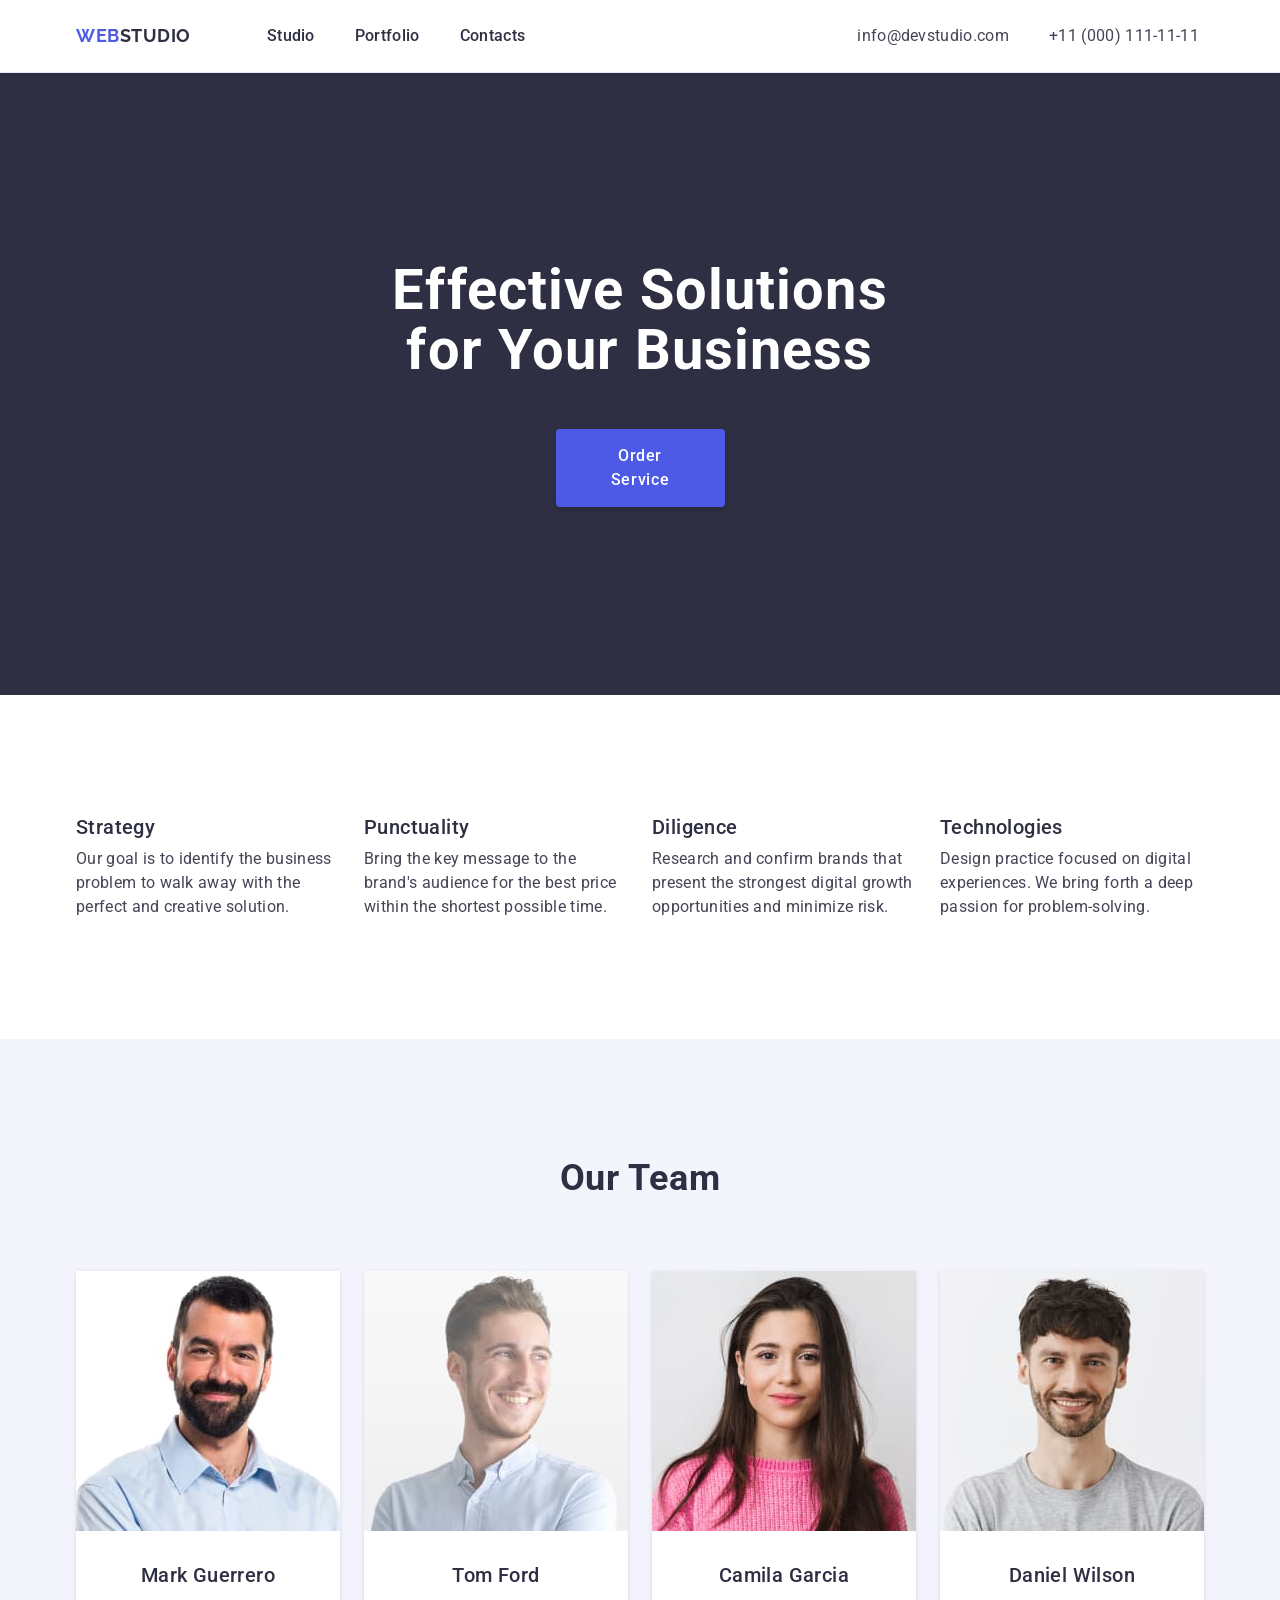
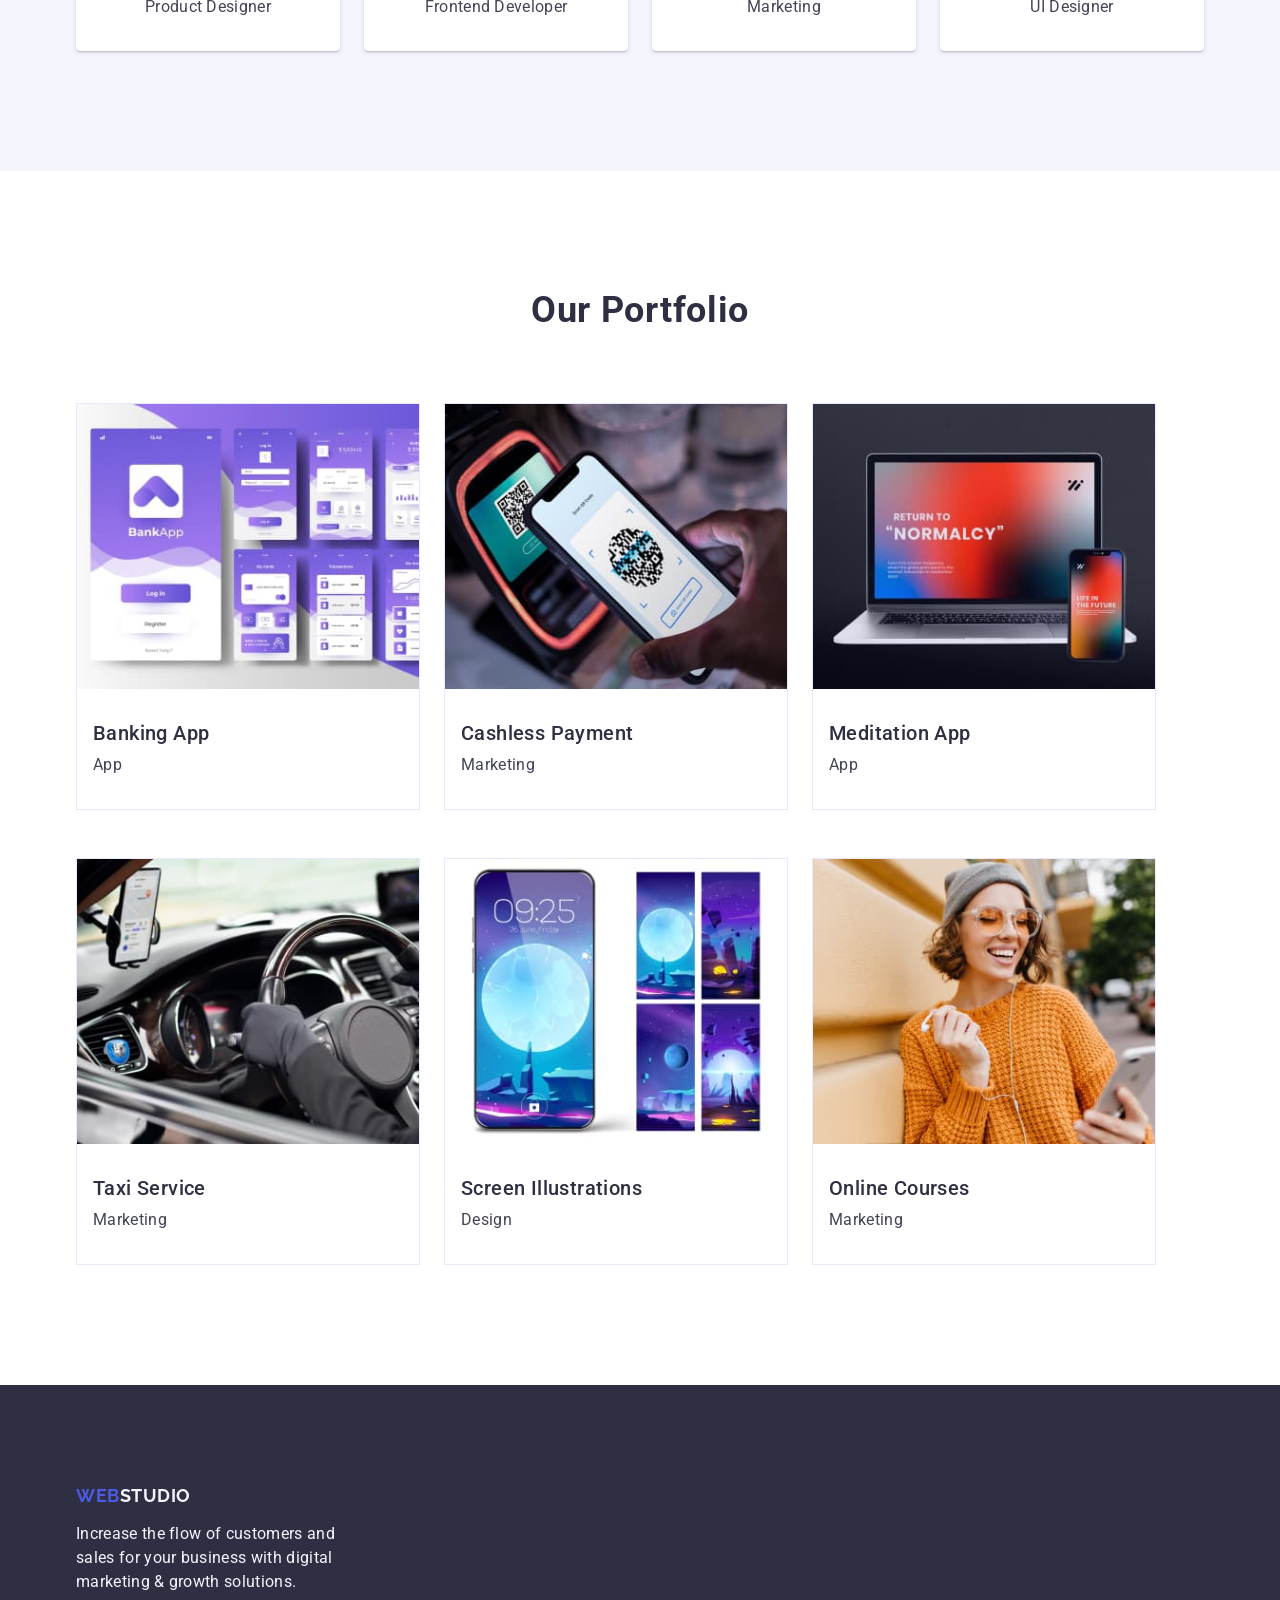
==== commit d17349eb: "update_2" ====
--- a/index.html
+++ b/index.html
@@ -61,9 +61,7 @@
       <section class="hero">
         <div class="container">
         <h1 class="hero__title">Effective Solutions for Your Business</h1>
-        <button class="hero__button hero__button--effect" type="button">
-          <span class="button__text">Order Service</span>
-        </button>
+        <button class="hero__button hero__button--effect" type="button">Order Service</button>
       </div>
       </section>
 
--- a/css/styles.css
+++ b/css/styles.css
@@ -15,7 +15,7 @@
    }
    
    button {
-   font-family: inherit;
+      font-family: inherit;
    color: currentColor;
    background-color: transparent;
    cursor: pointer;
@@ -94,6 +94,10 @@
 
  /* Header section */
 
+.header {
+   border-bottom: 1px solid #e7e9fc
+}
+
 .header .container {
    display: flex;
    align-items: center;
@@ -182,21 +186,24 @@
 
 /* Hero section */
 .hero {
-   background-color: #2E2F42;
-}
-
-.hero .container {
    padding-top: 188px;
    padding-bottom: 188px;
+   text-align: center;
+
+   background-color: #2E2F42;
+}
+
+.hero .container {
+   padding-top: 0;
+   padding-bottom: 0;
 }
 
 .hero__title {
-   width: 496px;
+   max-width: 496px;
    margin-right: auto;
    margin-left: auto;
    margin-bottom: 48px;
    color: #FFF;
-   text-align: center;
    font-size: 56px;
    font-weight: 700;
    line-height: 1.07;
@@ -204,18 +211,20 @@
 }
 
 .hero__button {
-   display: block;
-   margin-right: auto;
-   margin-left: auto;
-   padding: 16px 32px;
+   max-width: 169px;
+   padding: 15px 31px;
+
+   
    background-color: #4D5AE5;
    color: #FFF;
    font-size: 16px;
    font-weight: 500;
    line-height: 1.5;
    letter-spacing: 0.64px;
+      
    cursor: pointer;
 
+   border: none;
    border-radius: 4px;
    box-shadow: 0px 4px 4px 0px rgba(0, 0, 0, 0.15);
 }
@@ -255,17 +264,21 @@
 
 .team__item {
    background-color: #FFFFFF;
+   border-radius: 0px 0px 4px 4px;
+   box-shadow: 0px 2px 1px 0px rgba(46, 47, 66, 0.08), 0px 1px 1px 0px rgba(46, 47, 66, 0.16), 0px 1px 6px 0px rgba(46, 47, 66, 0.08);
 }
 
 .team .card__content {
    text-align: center;
-
-   border-radius: 0px 0px 4px 4px;
-   box-shadow: 0px 2px 1px 0px rgba(46, 47, 66, 0.08), 0px 1px 1px 0px rgba(46, 47, 66, 0.16), 0px 1px 6px 0px rgba(46, 47, 66, 0.08);
+}
+
+.team__subtitle {
+   margin-bottom: 8px;
 }
 
 
 /* Our Portfolio section */
+
 .portfolio .title {
    margin-bottom: 72px;
 }
@@ -278,8 +291,8 @@
 }
 
 .portfolio__item {
-   width: calc((100% - 24px * 2) / 3);
-   border: 1px solid #E7E9FC;
+   width: calc((100% - 48px * 2) / 3);
+   border: 1px solid #e7e9fc;
 }
 
 .portfolio .card__content {
@@ -294,14 +307,13 @@
 /* Footer section */
 .footer {
    background-color: #2E2F42;
-}
-.footer .container {
-padding-top: 100px;
-padding-bottom: 100px;
+   padding-top: 100px;
+   padding-bottom: 100px;
 }
 
 .footer .logo {
-   margin-bottom: 17.5px;
+   display: inline-block;
+   margin-bottom: 16px;
 }
 
 .logo__footer {
